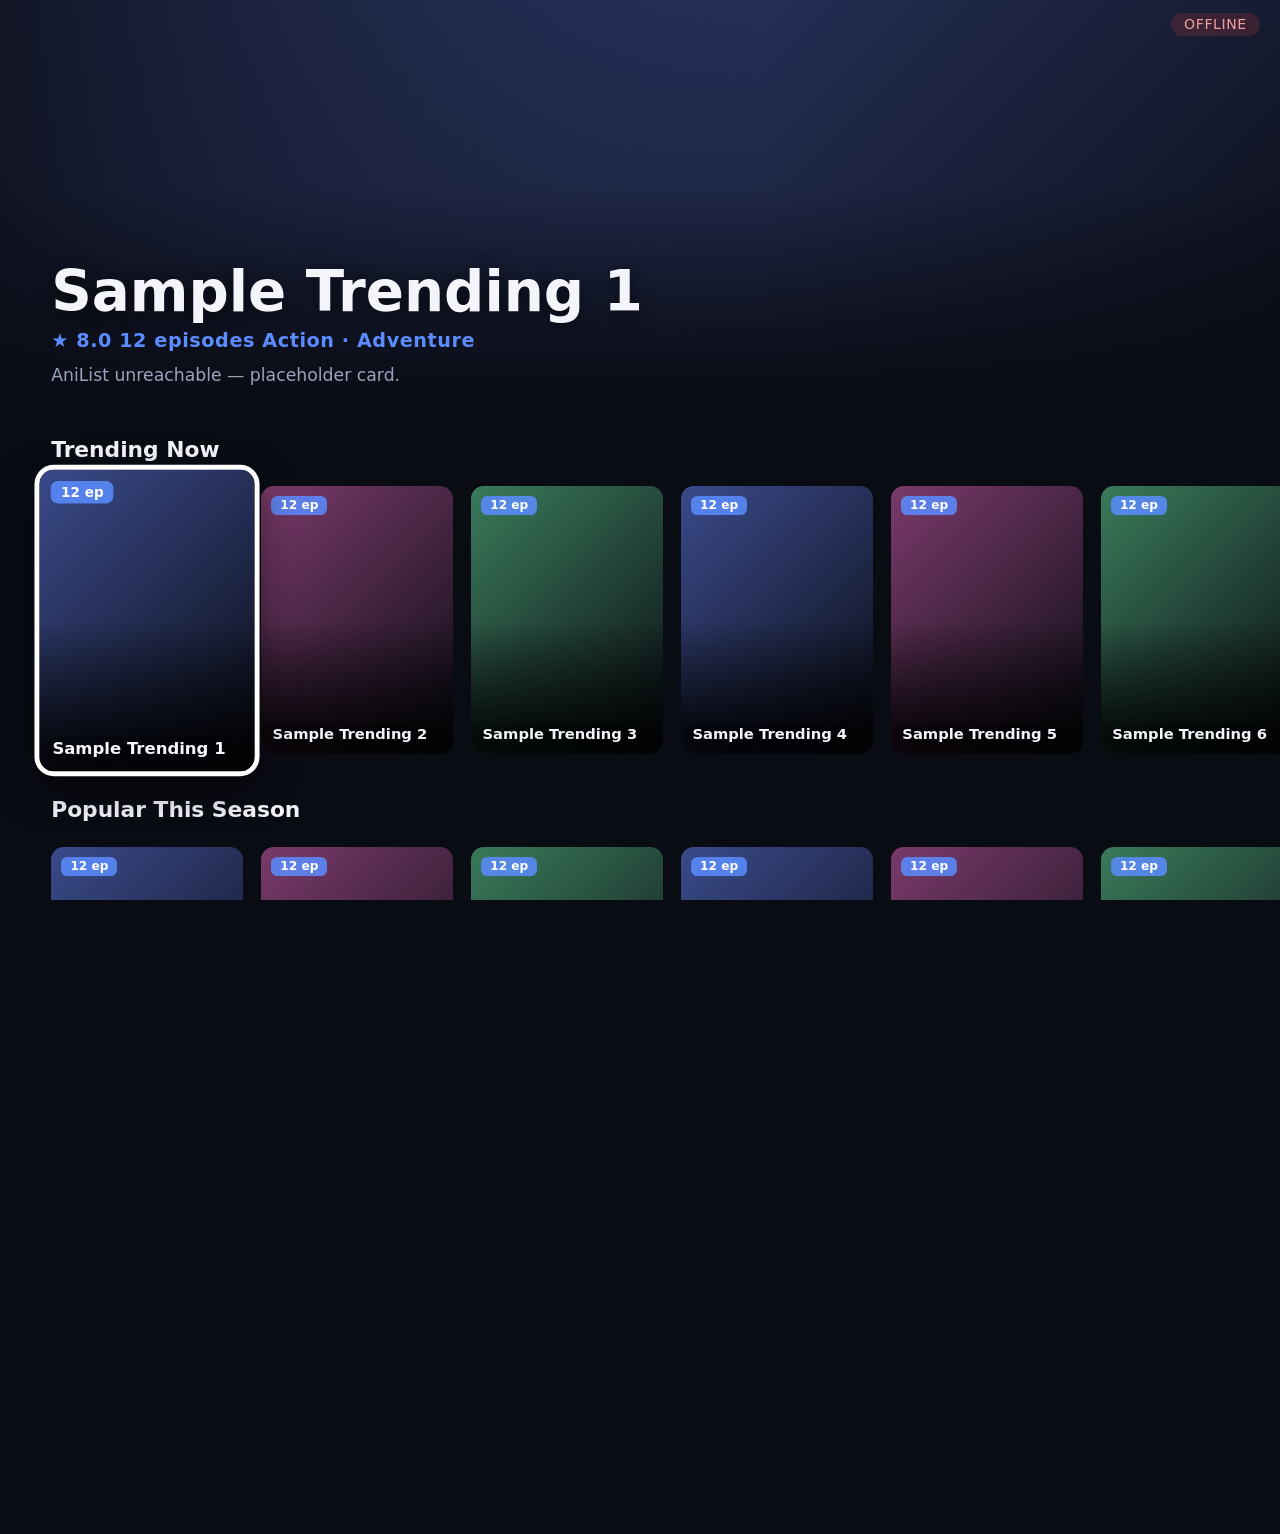
==== frontend/index.html @ 6f97e36b "milestone 3" ====
<!DOCTYPE html>
<html lang="en">
<head>
  <meta charset="utf-8">
  <meta name="viewport" content="width=device-width, initial-scale=1">
  <title>openAnime</title>
  <link rel="stylesheet" href="style.css">
</head>
<body>
  <!-- Connection indicator: small, unobtrusive, top-right. -->
  <div id="conn" class="conn down" title="WebSocket link to backend">offline</div>

  <!-- Loading / playback overlay, hidden until a command toggles it. -->
  <div id="overlay" class="overlay hidden">
    <div class="spinner"></div>
    <div id="overlay-text">Loading…</div>
  </div>

  <!-- HERO BANNER: reflects the currently focused card. -->
  <header id="hero" class="hero">
    <div class="hero-art" id="hero-art"></div>
    <div class="hero-scrim"></div>
    <div class="hero-meta">
      <h1 id="hero-title">openAnime</h1>
      <p id="hero-sub" class="hero-sub"></p>
      <p id="hero-desc" class="hero-desc"></p>
    </div>
  </header>

  <!-- Card rows are generated by app.js from the sample catalog. -->
  <main id="rows" class="rows"></main>

  <script src="app.js"></script>
</body>
</html>
---- frontend/style.css ----
/* openAnime — 10-foot UI
   Designed to be read from across a room: large type, high contrast,
   a single bright focus ring, and no mouse affordances. */

:root {
  --bg:            #0a0c14;
  --bg-elevated:   #141826;
  --text:          #f3f5fb;
  --text-dim:      #9aa3bd;
  --accent:        #5b8cff;
  --focus:         #ffffff;
  --row-gap:       3.2vh;
  --card-w:        15vw;
  --card-h:        21vw;
  --ease:          cubic-bezier(0.22, 1, 0.36, 1);
}

* { box-sizing: border-box; margin: 0; padding: 0; }

html, body {
  height: 100%;
  background: var(--bg);
  color: var(--text);
  font-family: "Segoe UI", system-ui, -apple-system, sans-serif;
  overflow-x: hidden;
  cursor: none;                 /* 10-foot UI: no cursor */
  user-select: none;
}

/* ---- Connection indicator ---- */
.conn {
  position: fixed;
  top: 1.4vh; right: 1.6vw;
  z-index: 50;
  font-size: 1.1vw;
  letter-spacing: .04em;
  padding: .4vh 1vw;
  border-radius: 2vw;
  text-transform: uppercase;
  transition: background .3s var(--ease), color .3s var(--ease);
}
.conn.up   { background: rgba(46, 160, 96, .22); color: #7ee2a8; }
.conn.down { background: rgba(190, 60, 60, .22); color: #f0a0a0; }

/* ---- Hero banner ---- */
.hero {
  position: relative;
  height: 46vh;
  display: flex;
  align-items: flex-end;
  overflow: hidden;
}
.hero-art {
  position: absolute; inset: 0;
  background: linear-gradient(135deg, #2a2f55, #0a0c14);
  transition: background .5s var(--ease);
}
.hero-scrim {
  position: absolute; inset: 0;
  background:
    linear-gradient(to top, var(--bg) 4%, transparent 55%),
    linear-gradient(to right, rgba(10,12,20,.85) 0%, transparent 60%);
}
.hero-meta {
  position: relative;
  padding: 0 4vw 3vh;
  max-width: 60vw;
}
.hero-meta h1 {
  font-size: 4.4vw;
  font-weight: 800;
  line-height: 1.02;
  text-shadow: 0 .3vh 2vh rgba(0,0,0,.6);
}
.hero-sub {
  margin-top: 1vh;
  font-size: 1.5vw;
  color: var(--accent);
  font-weight: 600;
  letter-spacing: .03em;
}
.hero-desc {
  margin-top: 1.2vh;
  font-size: 1.35vw;
  color: var(--text-dim);
  line-height: 1.4;
  display: -webkit-box;
  -webkit-line-clamp: 2;
  -webkit-box-orient: vertical;
  overflow: hidden;
}

/* ---- Rows ---- */
.rows {
  padding: 2.5vh 0 5vh;
  display: flex;
  flex-direction: column;
  gap: var(--row-gap);
}
.row { width: 100%; }
.row-title {
  font-size: 1.7vw;
  font-weight: 700;
  margin: 0 0 1.2vh 4vw;
  color: var(--text);
}
.row-track {
  display: flex;
  gap: 1.4vw;
  padding: 1.5vh 4vw;          /* vertical pad leaves room for scale-up */
  overflow: visible;
  /* Horizontal position is driven by JS translateX so the focused card
     stays comfortably on-screen. */
  transition: transform .35s var(--ease);
  will-change: transform;
}

/* ---- Cards ---- */
.card {
  position: relative;
  flex: 0 0 var(--card-w);
  width: var(--card-w);
  height: var(--card-h);
  border-radius: 1vw;
  overflow: hidden;
  background: var(--bg-elevated);
  transition: transform .3s var(--ease), box-shadow .3s var(--ease);
  outline: none;
}
.card-art {
  position: absolute; inset: 0;
}
.card-scrim {
  position: absolute; inset: 0;
  background: linear-gradient(to top, rgba(0,0,0,.8) 8%, transparent 50%);
}
.card-title {
  position: absolute;
  left: .9vw; right: .9vw; bottom: .9vw;
  font-size: 1.15vw;
  font-weight: 600;
  line-height: 1.2;
  text-shadow: 0 .2vh 1vh rgba(0,0,0,.8);
}
.card-badge {
  position: absolute;
  top: .8vw; left: .8vw;
  font-size: .95vw;
  font-weight: 700;
  padding: .3vh .7vw;
  border-radius: .5vw;
  background: rgba(91,140,255,.85);
  color: #fff;
}

/* ---- Focus state: the single most important visual ---- */
.card.focused {
  transform: scale(1.12);
  box-shadow:
    0 0 0 .35vw var(--focus),
    0 1.5vh 4vh rgba(0,0,0,.6);
  z-index: 5;
}

/* ---- Loading / playback overlay ---- */
.overlay {
  position: fixed; inset: 0;
  z-index: 100;
  background: rgba(6,8,14,.92);
  display: flex;
  flex-direction: column;
  align-items: center;
  justify-content: center;
  gap: 3vh;
  font-size: 2vw;
  color: var(--text);
  transition: opacity .25s var(--ease);
}
.overlay.hidden {
  opacity: 0;
  pointer-events: none;
}
.spinner {
  width: 6vw; height: 6vw;
  border: .5vw solid rgba(255,255,255,.15);
  border-top-color: var(--accent);
  border-radius: 50%;
  animation: spin 1s linear infinite;
}
@keyframes spin { to { transform: rotate(360deg); } }
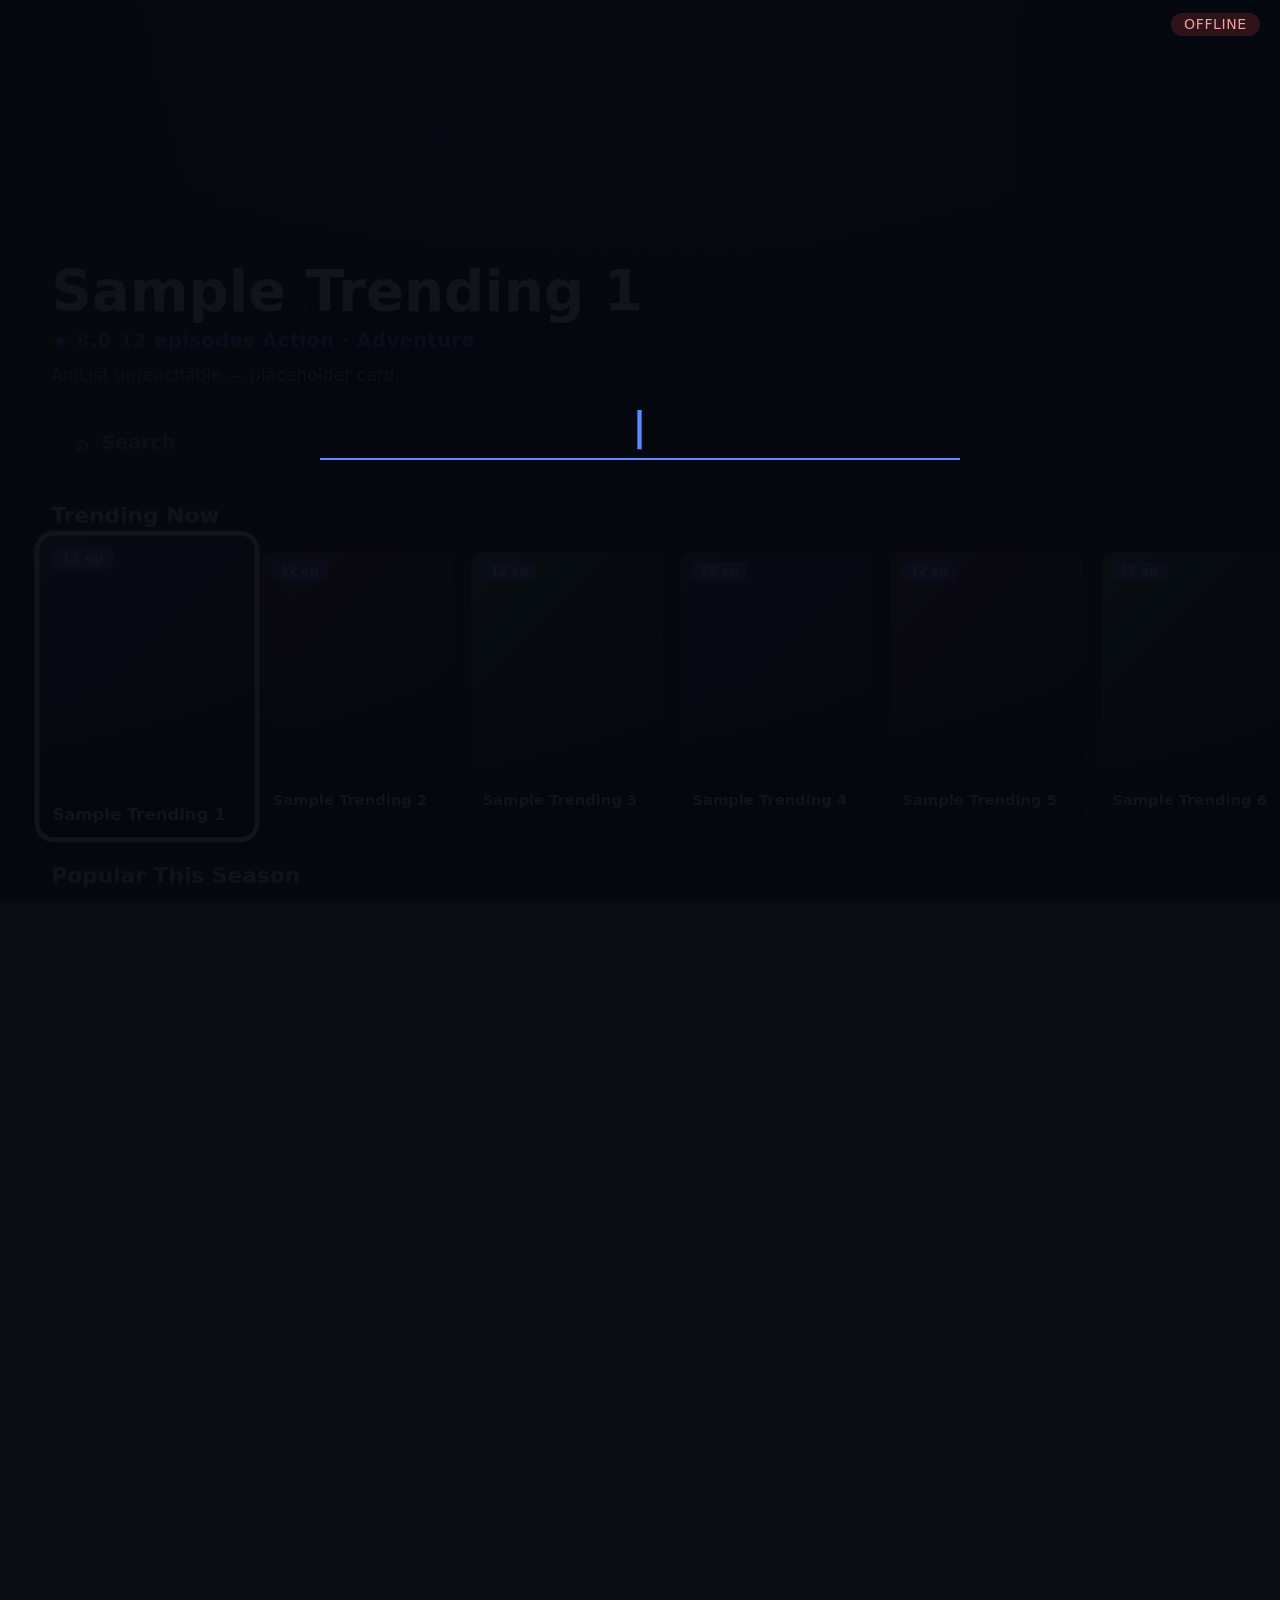
==== commit 3e2e90df: "frontend update" ====
--- a/frontend/index.html
+++ b/frontend/index.html
@@ -16,19 +16,52 @@
     <div id="overlay-text">Loading…</div>
   </div>
 
-  <!-- HERO BANNER: reflects the currently focused card. -->
-  <header id="hero" class="hero">
-    <div class="hero-art" id="hero-art"></div>
-    <div class="hero-scrim"></div>
-    <div class="hero-meta">
-      <h1 id="hero-title">openAnime</h1>
-      <p id="hero-sub" class="hero-sub"></p>
-      <p id="hero-desc" class="hero-desc"></p>
+  <!-- =============== HOME SCREEN =============== -->
+  <div id="home" class="screen">
+    <!-- HERO BANNER: reflects the currently focused card. -->
+    <header id="hero" class="hero">
+      <div class="hero-art" id="hero-art"></div>
+      <div class="hero-scrim"></div>
+      <div class="hero-meta">
+        <h1 id="hero-title">openAnime</h1>
+        <p id="hero-sub" class="hero-sub"></p>
+        <p id="hero-desc" class="hero-desc"></p>
+      </div>
+    </header>
+
+    <!-- Persistent search bar; UP from the first row focuses it, OK opens the keyboard. -->
+    <div id="searchbar" class="searchbar" data-row="-1">
+      <span class="search-icon">⌕</span>
+      <span id="search-label" class="search-label">Search</span>
     </div>
-  </header>
 
-  <!-- Card rows are generated by app.js from the sample catalog. -->
-  <main id="rows" class="rows"></main>
+    <!-- Card rows are generated by app.js from the AniList catalog / search results. -->
+    <main id="rows" class="rows"></main>
+  </div>
+
+  <!-- =============== DETAIL (EPISODE LIST) SCREEN =============== -->
+  <div id="detail" class="screen detail hidden">
+    <div class="detail-art" id="detail-art"></div>
+    <div class="detail-scrim"></div>
+    <div class="detail-body">
+      <div class="detail-meta">
+        <h1 id="detail-title"></h1>
+        <p id="detail-sub" class="detail-sub"></p>
+        <p id="detail-desc" class="detail-desc"></p>
+      </div>
+      <h2 class="detail-eps-heading">Episodes</h2>
+      <div id="episodes" class="episodes"></div>
+    </div>
+  </div>
+
+  <!-- =============== ON-SCREEN KEYBOARD =============== -->
+  <div id="keyboard" class="keyboard hidden">
+    <div class="kb-query-wrap">
+      <span id="kb-query" class="kb-query"></span>
+      <span class="kb-caret">|</span>
+    </div>
+    <div id="kb-grid" class="kb-grid"></div>
+  </div>
 
   <script src="app.js"></script>
 </body>
--- a/frontend/style.css
+++ b/frontend/style.css
@@ -188,3 +188,200 @@
   animation: spin 1s linear infinite;
 }
 @keyframes spin { to { transform: rotate(360deg); } }
+
+/* =====================================================================
+   Screens + cross-fade (sections 2 & 3)
+   ===================================================================== */
+.screen {
+  transition: opacity .3s var(--ease);
+}
+.screen.hidden {
+  display: none;
+}
+.screen.fade-out {
+  opacity: 0;
+  pointer-events: none;
+}
+
+/* Detail + keyboard are full-screen layers above the home grid. */
+.detail, .keyboard {
+  position: fixed;
+  inset: 0;
+  z-index: 40;
+}
+
+/* ---- Search bar (section 3) ---- */
+.searchbar {
+  display: flex;
+  align-items: center;
+  gap: 1vw;
+  margin: 0 4vw 1vh;
+  padding: 1.4vh 1.6vw;
+  border-radius: 1vw;
+  background: var(--bg-elevated);
+  color: var(--text-dim);
+  font-size: 1.5vw;
+  font-weight: 600;
+  border: .25vw solid transparent;
+  transition: border-color .25s var(--ease), background .25s var(--ease), transform .25s var(--ease);
+}
+.searchbar.focused {
+  border-color: var(--focus);
+  background: #1b2236;
+  color: var(--text);
+  transform: scale(1.01);
+}
+.search-icon { font-size: 1.8vw; color: var(--accent); }
+
+/* =====================================================================
+   Detail (episode list) screen — section 2
+   ===================================================================== */
+.detail {
+  background: var(--bg);
+  overflow-y: auto;
+}
+.detail-art {
+  position: fixed;
+  top: 0; left: 0; right: 0;
+  height: 56vh;
+  background: linear-gradient(135deg, #2a2f55, #0a0c14);
+}
+.detail-scrim {
+  position: fixed;
+  top: 0; left: 0; right: 0;
+  height: 56vh;
+  background:
+    linear-gradient(to top, var(--bg) 2%, transparent 60%),
+    linear-gradient(to right, rgba(10,12,20,.85) 0%, transparent 60%);
+}
+.detail-body {
+  position: relative;
+  z-index: 1;
+  padding: 30vh 4vw 8vh;
+}
+.detail-meta { max-width: 60vw; }
+.detail-meta h1 {
+  font-size: 4vw;
+  font-weight: 800;
+  line-height: 1.02;
+  text-shadow: 0 .3vh 2vh rgba(0,0,0,.6);
+}
+.detail-sub {
+  margin-top: 1vh;
+  font-size: 1.5vw;
+  color: var(--accent);
+  font-weight: 600;
+}
+.detail-desc {
+  margin-top: 1.2vh;
+  font-size: 1.3vw;
+  color: var(--text-dim);
+  line-height: 1.45;
+  display: -webkit-box;
+  -webkit-line-clamp: 3;
+  -webkit-box-orient: vertical;
+  overflow: hidden;
+}
+.detail-eps-heading {
+  margin: 4vh 0 1.6vh;
+  font-size: 1.8vw;
+  font-weight: 700;
+}
+
+/* Episode grid: wraps into rows; d-pad navigates 2D. */
+.episodes {
+  display: flex;
+  flex-wrap: wrap;
+  gap: 1.4vw;
+}
+.episode {
+  flex: 0 0 14vw;
+  height: 7vw;
+  border: .25vw solid transparent;
+  border-radius: .8vw;
+  background: var(--bg-elevated);
+  color: var(--text);
+  font-size: 1.3vw;
+  font-weight: 600;
+  font-family: inherit;
+  cursor: none;
+  transition: transform .25s var(--ease), border-color .25s var(--ease), background .25s var(--ease);
+}
+.episodes.single .episode {
+  flex-basis: 22vw;
+  background: linear-gradient(135deg, var(--accent), #3a5fd0);
+}
+.episode.focused {
+  transform: scale(1.08);
+  border-color: var(--focus);
+  background: #1b2236;
+  box-shadow: 0 1vh 3vh rgba(0,0,0,.5);
+}
+.episodes.single .episode.focused {
+  background: linear-gradient(135deg, var(--accent), #3a5fd0);
+}
+
+/* =====================================================================
+   On-screen keyboard — section 3
+   ===================================================================== */
+.keyboard {
+  background: rgba(6,8,14,.95);
+  display: flex;
+  flex-direction: column;
+  align-items: center;
+  justify-content: center;
+  gap: 4vh;
+}
+.kb-query-wrap {
+  min-height: 4vw;
+  font-size: 3vw;
+  font-weight: 700;
+  letter-spacing: .03em;
+  border-bottom: .3vh solid var(--accent);
+  min-width: 50vw;
+  text-align: center;
+  padding-bottom: 1vh;
+}
+.kb-query { color: var(--text); }
+.kb-caret {
+  color: var(--accent);
+  animation: blink 1s step-end infinite;
+}
+@keyframes blink { 50% { opacity: 0; } }
+
+.kb-grid {
+  display: flex;
+  flex-direction: column;
+  gap: 1.2vh;
+}
+.kb-row {
+  display: flex;
+  gap: 1.2vw;
+  justify-content: center;
+}
+.kb-key {
+  width: 6vw;
+  height: 6vw;
+  display: flex;
+  align-items: center;
+  justify-content: center;
+  border-radius: .8vw;
+  background: var(--bg-elevated);
+  font-size: 2.2vw;
+  font-weight: 700;
+  border: .25vw solid transparent;
+  transition: transform .2s var(--ease), border-color .2s var(--ease), background .2s var(--ease);
+}
+.kb-key.kb-wide {
+  width: auto;
+  padding: 0 2vw;
+  font-size: 1.5vw;
+}
+.kb-key.kb-search { background: var(--accent); color: #fff; }
+.kb-key.focused {
+  transform: scale(1.12);
+  border-color: var(--focus);
+  background: #1b2236;
+  z-index: 1;
+}
+.kb-key.kb-search.focused { background: #3a5fd0; }
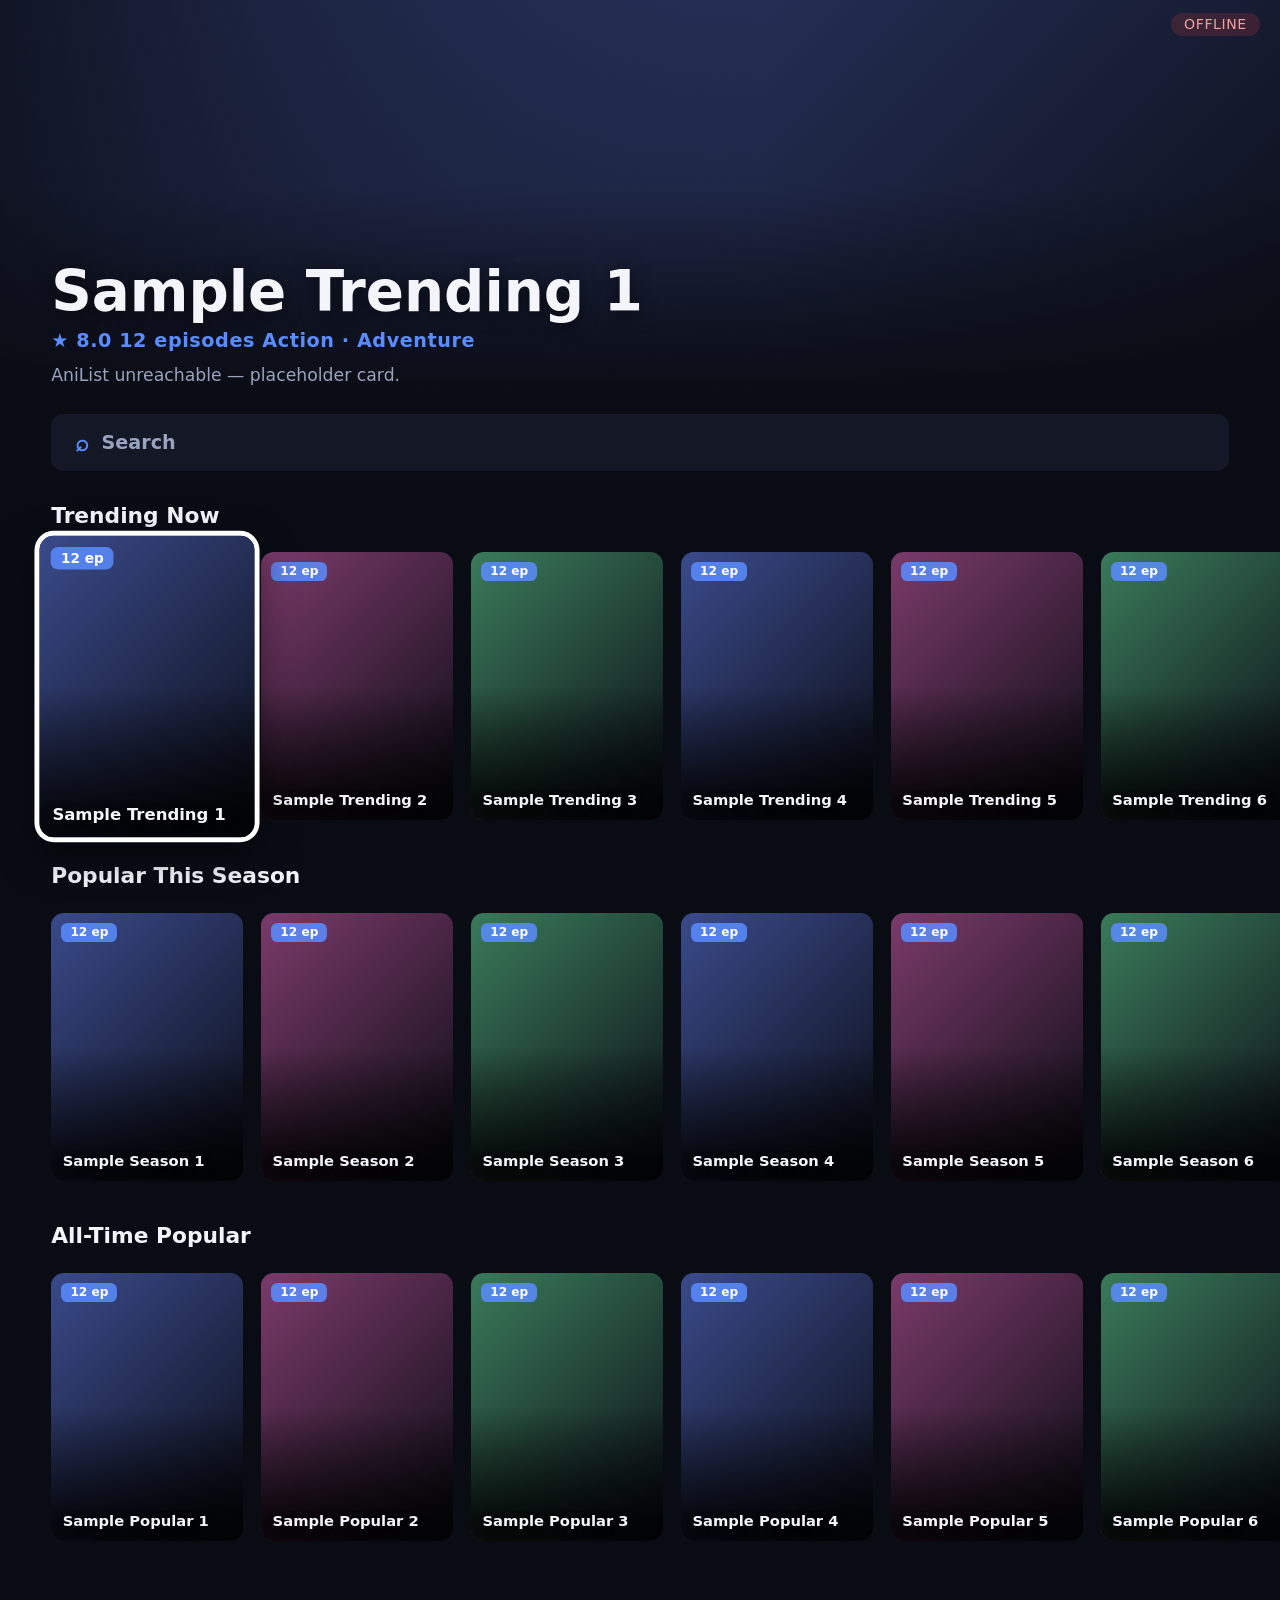
==== commit 93fb7c15: "sub+dub options added" ====
--- a/frontend/index.html
+++ b/frontend/index.html
@@ -49,6 +49,10 @@
         <p id="detail-sub" class="detail-sub"></p>
         <p id="detail-desc" class="detail-desc"></p>
       </div>
+      <div id="audio-toggle" class="audio-toggle">
+        <button class="audio-opt" data-audio="sub">SUB</button>
+        <button class="audio-opt" data-audio="dub">DUB</button>
+      </div>
       <h2 class="detail-eps-heading">Episodes</h2>
       <div id="episodes" class="episodes"></div>
     </div>
--- a/frontend/style.css
+++ b/frontend/style.css
@@ -17,12 +17,19 @@
 
 * { box-sizing: border-box; margin: 0; padding: 0; }
 
-html, body {
+/* The document element is the vertical scroller (camera follow uses
+   window.scrollTo). Keep overflow-x clipping on <html> only — putting it on
+   <body> would promote body's overflow-y to `auto`, making body the scroller
+   and silently breaking window-level scrolling. */
+html {
   height: 100%;
+  overflow-x: hidden;
+}
+body {
+  min-height: 100%;
   background: var(--bg);
   color: var(--text);
   font-family: "Segoe UI", system-ui, -apple-system, sans-serif;
-  overflow-x: hidden;
   cursor: none;                 /* 10-foot UI: no cursor */
   user-select: none;
 }
@@ -195,7 +202,8 @@
 .screen {
   transition: opacity .3s var(--ease);
 }
-.screen.hidden {
+.screen.hidden,
+.keyboard.hidden {
   display: none;
 }
 .screen.fade-out {
@@ -286,6 +294,35 @@
   margin: 4vh 0 1.6vh;
   font-size: 1.8vw;
   font-weight: 700;
+}
+
+/* Sub/Dub toggle: two pills above the episode grid. */
+.audio-toggle {
+  display: flex;
+  gap: 1vw;
+  margin-top: 3vh;
+}
+.audio-opt {
+  padding: .8vw 2.4vw;
+  border: .25vw solid transparent;
+  border-radius: 5vw;
+  background: var(--bg-elevated);
+  color: var(--text-dim, #9aa);
+  font-size: 1.3vw;
+  font-weight: 700;
+  font-family: inherit;
+  letter-spacing: .1vw;
+  cursor: none;
+  transition: transform .25s var(--ease), border-color .25s var(--ease),
+              background .25s var(--ease), color .25s var(--ease);
+}
+.audio-opt.active {
+  background: linear-gradient(135deg, var(--accent), #3a5fd0);
+  color: #fff;
+}
+.audio-opt.focused {
+  transform: scale(1.08);
+  border-color: var(--focus);
 }
 
 /* Episode grid: wraps into rows; d-pad navigates 2D. */
